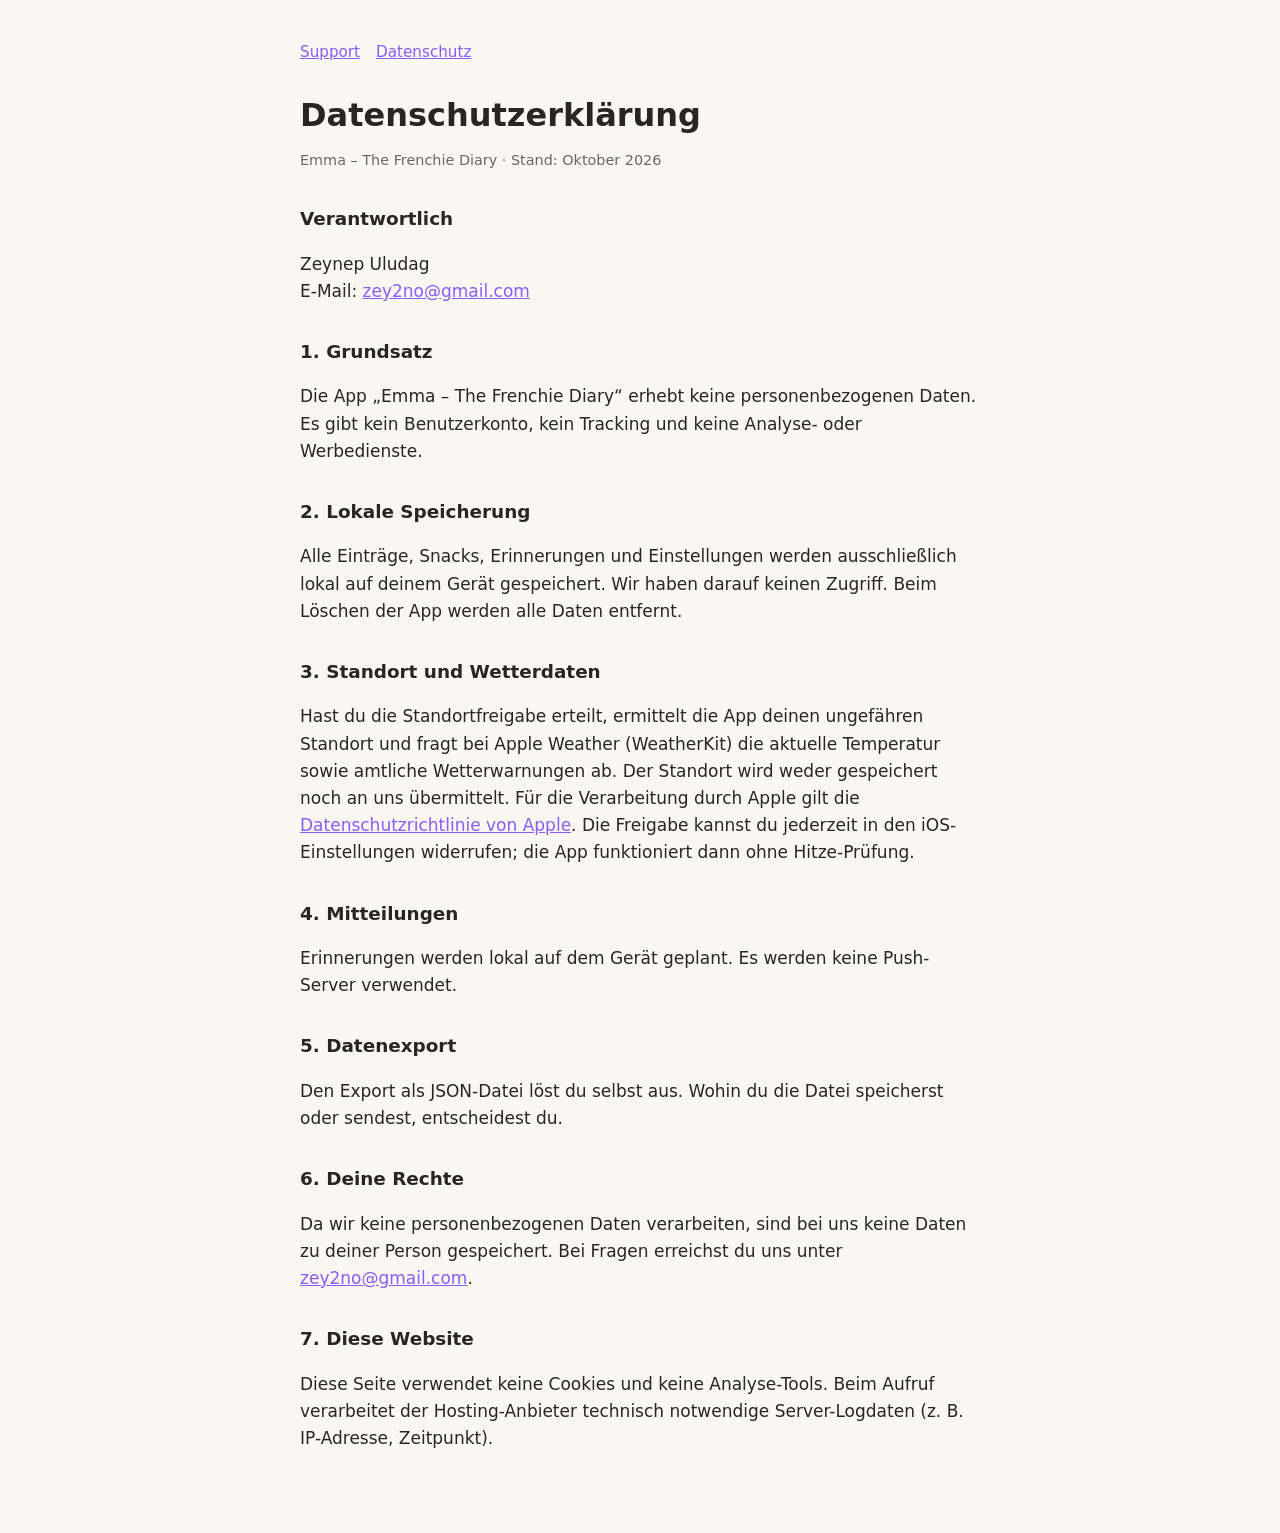
==== datenschutz.html @ 8176e102 "Support- und Datenschutzseiten Co-Authored-By: Claude Opus 5.5 <noreply@anthropic.com>" ====
<!doctype html>
<html lang="de">
<head>
<meta charset="utf-8"><meta name="viewport" content="width=device-width, initial-scale=1">
<title>Emma – The Frenchie Diary – Datenschutz</title>
<link rel="stylesheet" href="style.css">
</head>
<body><main>
<nav><a href="index.html">Support</a><a href="datenschutz.html">Datenschutz</a></nav>
<h1>Datenschutzerklärung</h1>
<p class="muted">Emma – The Frenchie Diary · Stand: Oktober 2026</p>

<h2>Verantwortlich</h2>
<p>Zeynep Uludag<br>E-Mail: <a href="mailto:zey2no@gmail.com">zey2no@gmail.com</a></p>

<h2>1. Grundsatz</h2>
<p>Die App „Emma – The Frenchie Diary“ erhebt keine personenbezogenen Daten. Es gibt kein Benutzerkonto, kein Tracking und keine Analyse- oder Werbedienste.</p>

<h2>2. Lokale Speicherung</h2>
<p>Alle Einträge, Snacks, Erinnerungen und Einstellungen werden ausschließlich lokal auf deinem Gerät gespeichert. Wir haben darauf keinen Zugriff. Beim Löschen der App werden alle Daten entfernt.</p>

<h2>3. Standort und Wetterdaten</h2>
<p>Hast du die Standortfreigabe erteilt, ermittelt die App deinen ungefähren Standort und fragt bei Apple Weather (WeatherKit) die aktuelle Temperatur sowie amtliche Wetterwarnungen ab. Der Standort wird weder gespeichert noch an uns übermittelt. Für die Verarbeitung durch Apple gilt die <a href="https://www.apple.com/de/legal/privacy/">Datenschutzrichtlinie von Apple</a>. Die Freigabe kannst du jederzeit in den iOS-Einstellungen widerrufen; die App funktioniert dann ohne Hitze-Prüfung.</p>

<h2>4. Mitteilungen</h2>
<p>Erinnerungen werden lokal auf dem Gerät geplant. Es werden keine Push-Server verwendet.</p>

<h2>5. Datenexport</h2>
<p>Den Export als JSON-Datei löst du selbst aus. Wohin du die Datei speicherst oder sendest, entscheidest du.</p>

<h2>6. Deine Rechte</h2>
<p>Da wir keine personenbezogenen Daten verarbeiten, sind bei uns keine Daten zu deiner Person gespeichert. Bei Fragen erreichst du uns unter <a href="mailto:zey2no@gmail.com">zey2no@gmail.com</a>.</p>

<h2>7. Diese Website</h2>
<p>Diese Seite verwendet keine Cookies und keine Analyse-Tools. Beim Aufruf verarbeitet der Hosting-Anbieter technisch notwendige Server-Logdaten (z. B. IP-Adresse, Zeitpunkt).</p>
</main></body>
</html>
---- style.css ----
:root { --bg:#faf7f2; --text:#2b2522; --muted:#6f6560; --accent:#8a5cf6; }
@media (prefers-color-scheme: dark) { :root { --bg:#1f1b1a; --text:#f3eee9; --muted:#b0a7a1; --accent:#b49bff; } }
body { margin:0; background:var(--bg); color:var(--text); font:17px/1.6 -apple-system, system-ui, sans-serif; }
main { max-width:680px; margin:0 auto; padding:40px 16px 64px; }
h1 { font-size:2rem; line-height:1.2; margin:0 0 8px; }
h2 { font-size:1.15rem; margin:32px 0 6px; }
p, li { color:var(--text); } .muted { color:var(--muted); font-size:.9rem; }
a { color:var(--accent); }
nav { margin-bottom:32px; font-size:.95rem; } nav a { margin-right:16px; }
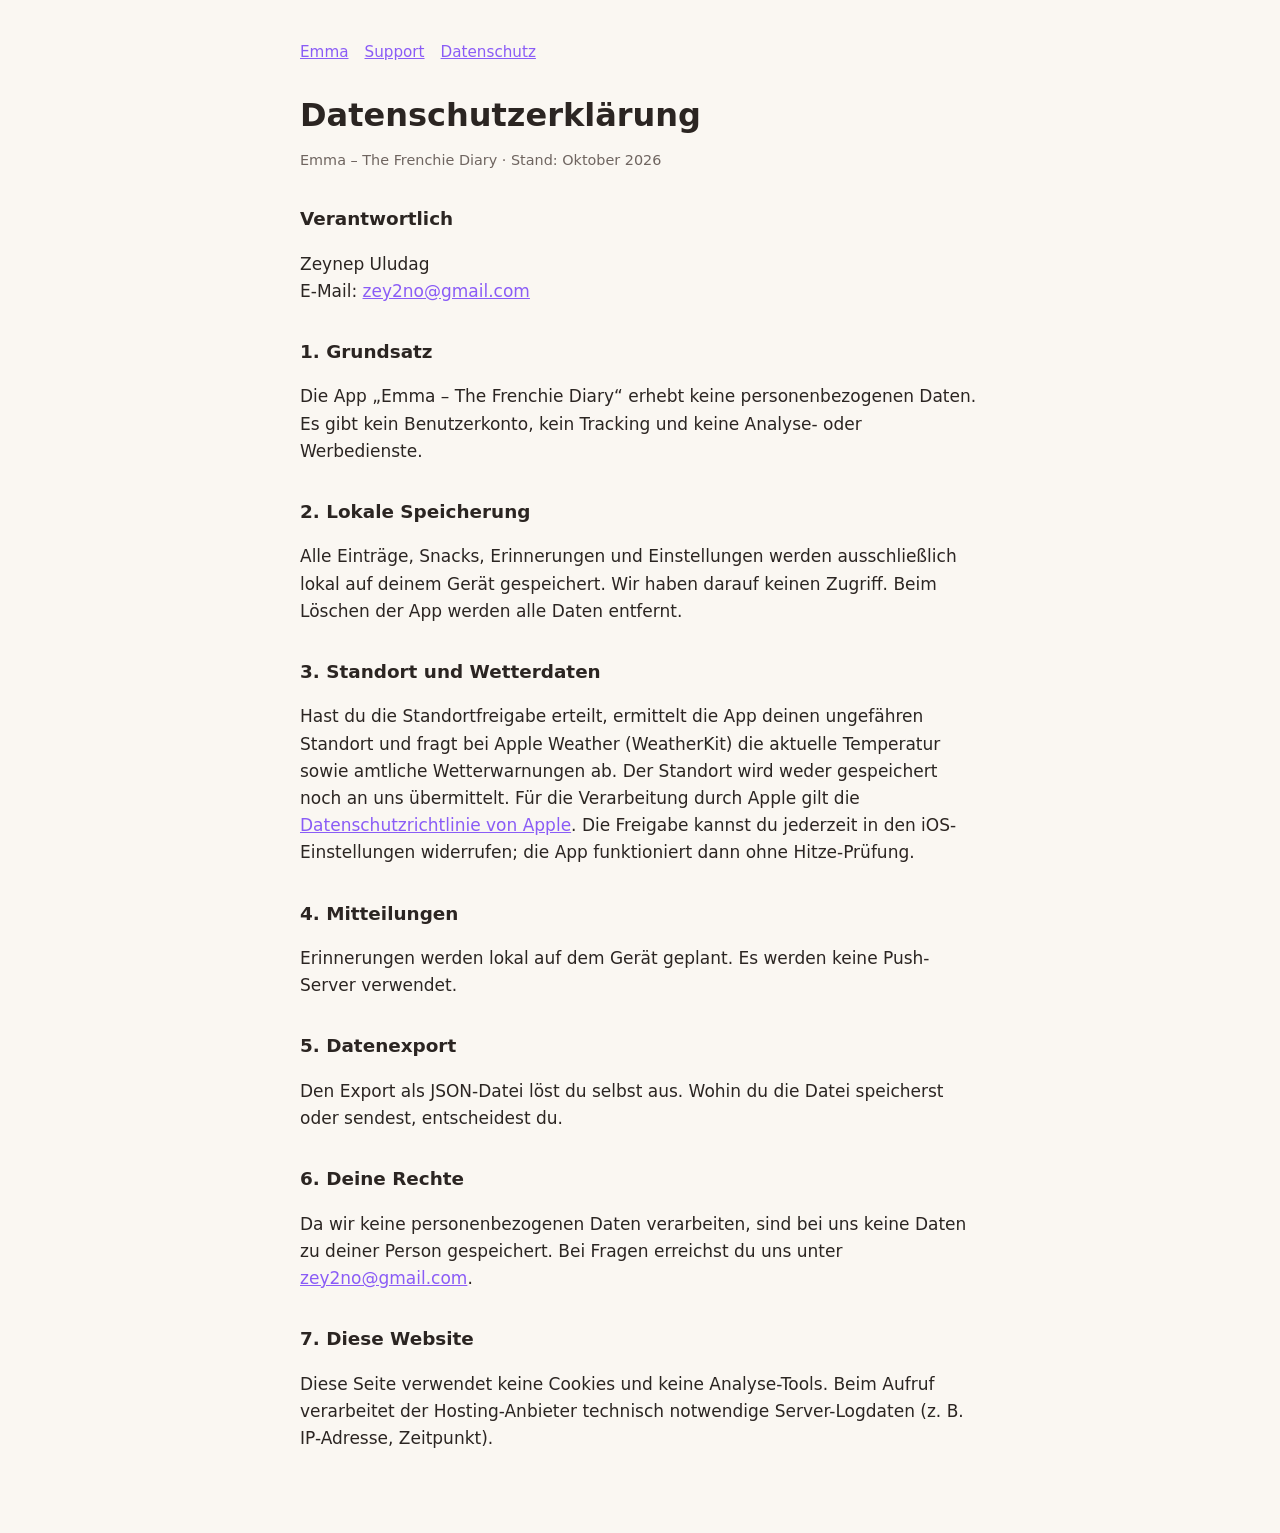
==== commit fb6b6b75: "Landingpage für Emma; Support-Seite nach support.html Co-Authored-By: Claude Opus 5.5 <noreply@anthr" ====
--- a/datenschutz.html
+++ b/datenschutz.html
@@ -6,7 +6,7 @@
 <link rel="stylesheet" href="style.css">
 </head>
 <body><main>
-<nav><a href="index.html">Support</a><a href="datenschutz.html">Datenschutz</a></nav>
+<nav><a href="./">Emma</a><a href="support.html">Support</a><a href="datenschutz.html">Datenschutz</a></nav>
 <h1>Datenschutzerklärung</h1>
 <p class="muted">Emma – The Frenchie Diary · Stand: Oktober 2026</p>
 
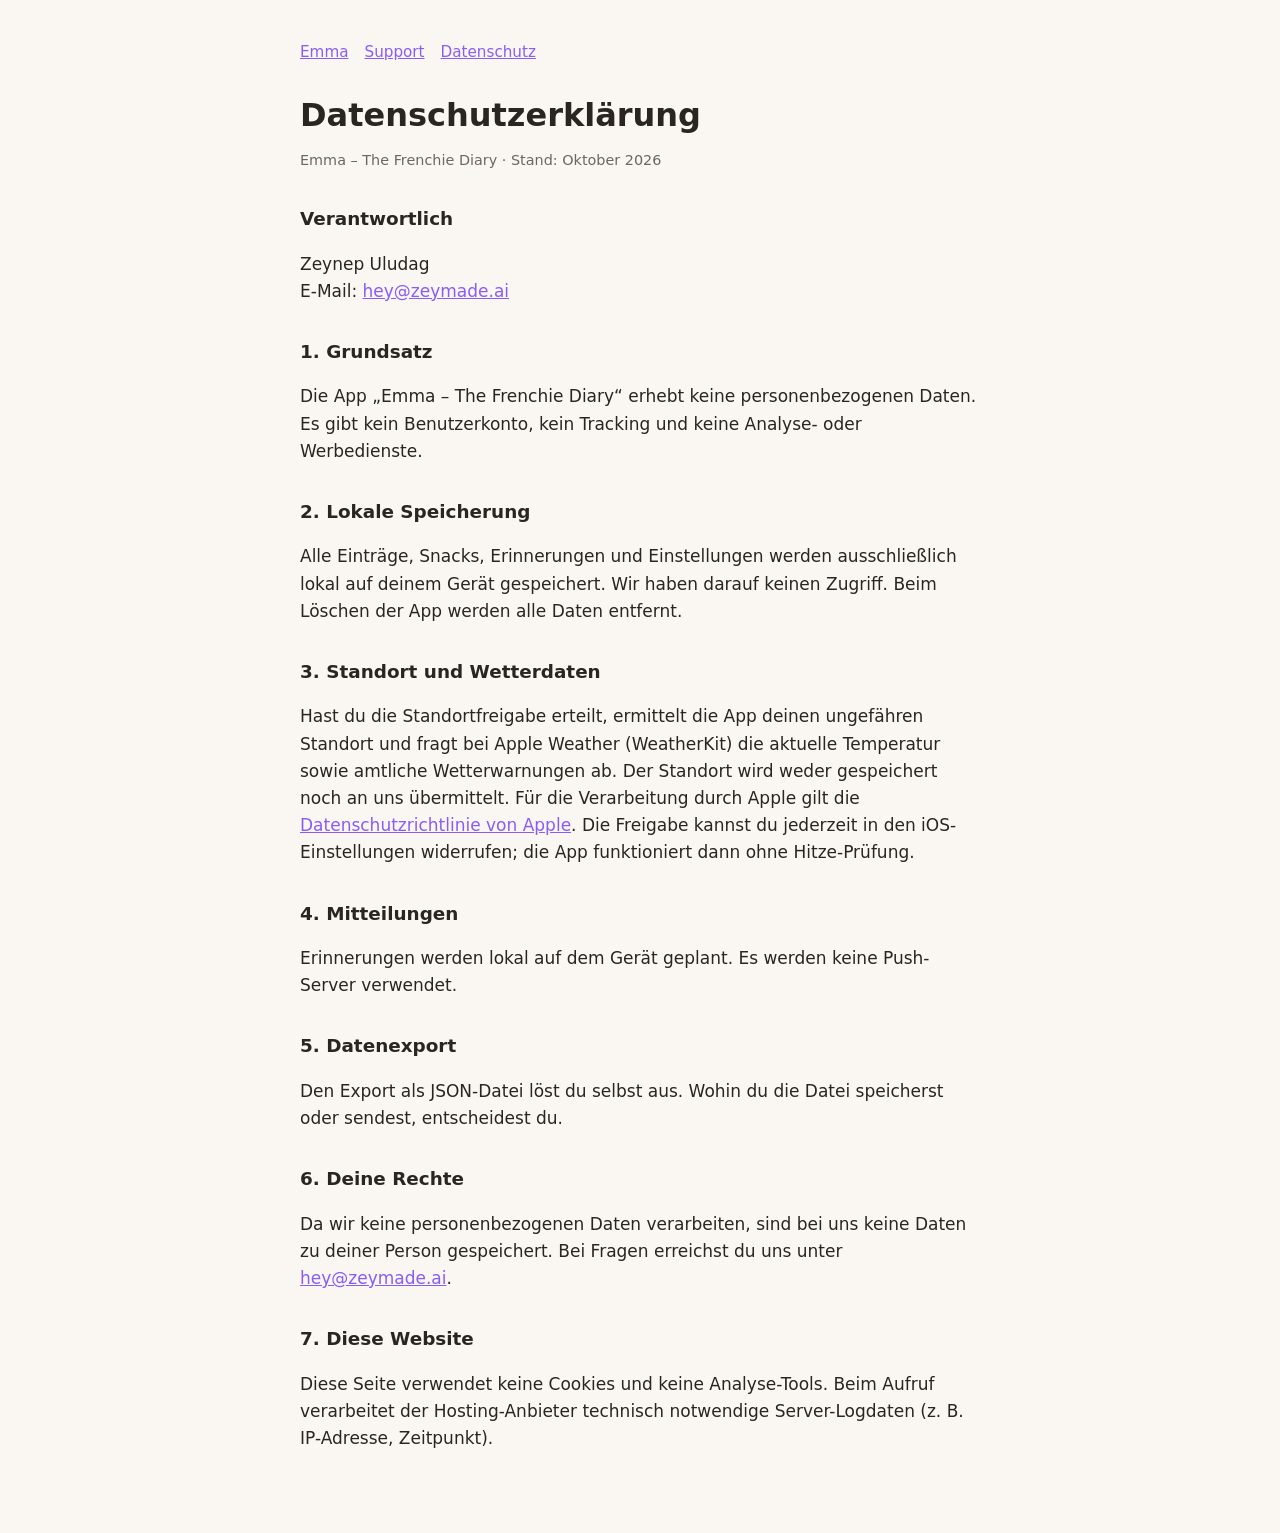
==== commit ab6a71af: "Kontaktadresse auf hey@zeymade.ai umgestellt Co-Authored-By: Claude Opus 5.5 <noreply@anthropic.com>" ====
--- a/datenschutz.html
+++ b/datenschutz.html
@@ -11,7 +11,7 @@
 <p class="muted">Emma – The Frenchie Diary · Stand: Oktober 2026</p>
 
 <h2>Verantwortlich</h2>
-<p>Zeynep Uludag<br>E-Mail: <a href="mailto:zey2no@gmail.com">zey2no@gmail.com</a></p>
+<p>Zeynep Uludag<br>E-Mail: <a href="mailto:hey@zeymade.ai">hey@zeymade.ai</a></p>
 
 <h2>1. Grundsatz</h2>
 <p>Die App „Emma – The Frenchie Diary“ erhebt keine personenbezogenen Daten. Es gibt kein Benutzerkonto, kein Tracking und keine Analyse- oder Werbedienste.</p>
@@ -29,7 +29,7 @@
 <p>Den Export als JSON-Datei löst du selbst aus. Wohin du die Datei speicherst oder sendest, entscheidest du.</p>
 
 <h2>6. Deine Rechte</h2>
-<p>Da wir keine personenbezogenen Daten verarbeiten, sind bei uns keine Daten zu deiner Person gespeichert. Bei Fragen erreichst du uns unter <a href="mailto:zey2no@gmail.com">zey2no@gmail.com</a>.</p>
+<p>Da wir keine personenbezogenen Daten verarbeiten, sind bei uns keine Daten zu deiner Person gespeichert. Bei Fragen erreichst du uns unter <a href="mailto:hey@zeymade.ai">hey@zeymade.ai</a>.</p>
 
 <h2>7. Diese Website</h2>
 <p>Diese Seite verwendet keine Cookies und keine Analyse-Tools. Beim Aufruf verarbeitet der Hosting-Anbieter technisch notwendige Server-Logdaten (z. B. IP-Adresse, Zeitpunkt).</p>
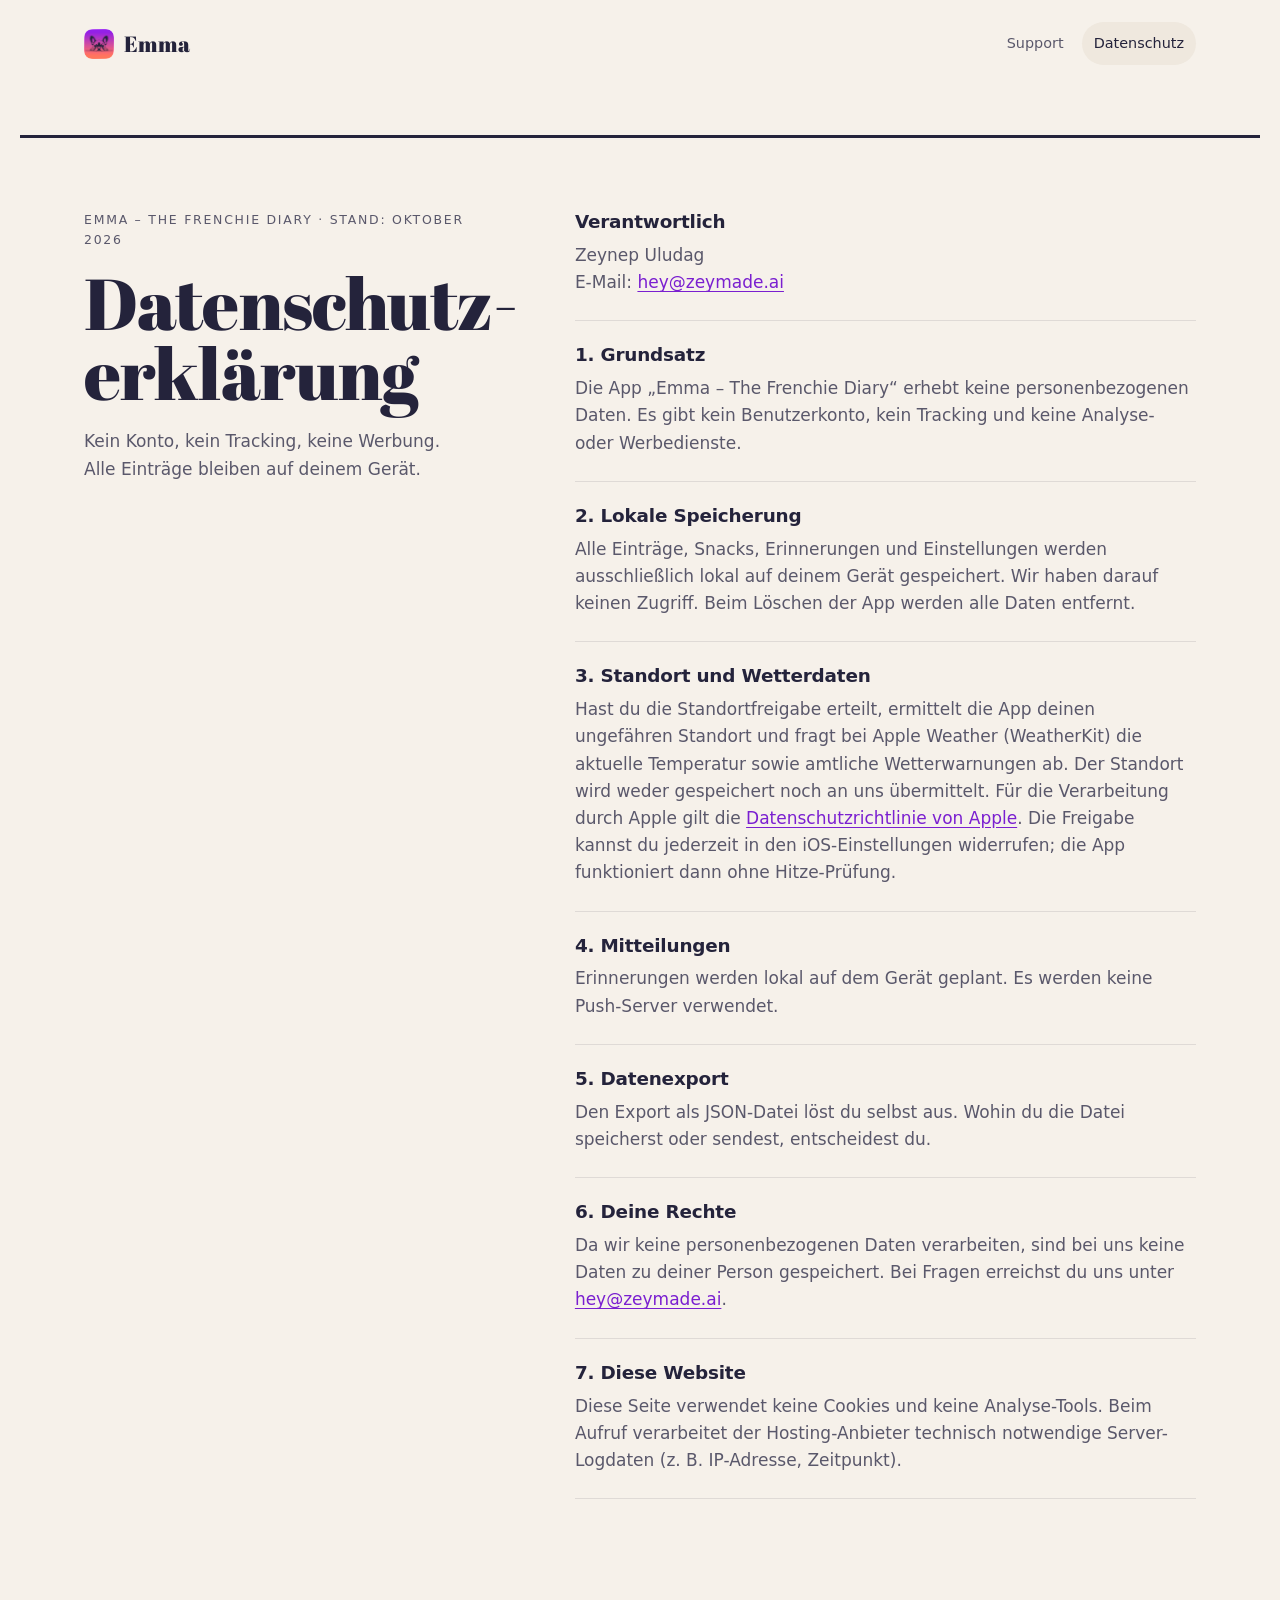
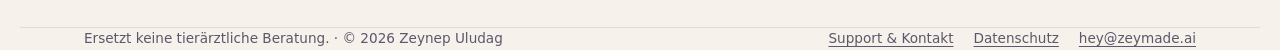
==== commit ddb1107f: "Überarbeitung: Illustration nicht invertiert, neue Headline, Unterseiten im Landingpage-Layout Co-Au" ====
--- a/datenschutz.html
+++ b/datenschutz.html
@@ -1,37 +1,75 @@
 <!doctype html>
 <html lang="de">
 <head>
-<meta charset="utf-8"><meta name="viewport" content="width=device-width, initial-scale=1">
-<title>Emma – The Frenchie Diary – Datenschutz</title>
-<link rel="stylesheet" href="style.css">
+<meta charset="utf-8">
+<meta name="viewport" content="width=device-width, initial-scale=1">
+<title>Datenschutz – Emma – The Frenchie Diary</title>
+<meta name="theme-color" content="#f6f1ea" media="(prefers-color-scheme: light)">
+<meta name="theme-color" content="#15141f" media="(prefers-color-scheme: dark)">
+<link rel="icon" href="assets/icon.png">
+<link rel="apple-touch-icon" href="assets/icon.png">
+<link rel="stylesheet" href="style.css?v=3">
 </head>
-<body><main>
-<nav><a href="./">Emma</a><a href="support.html">Support</a><a href="datenschutz.html">Datenschutz</a></nav>
-<h1>Datenschutzerklärung</h1>
-<p class="muted">Emma – The Frenchie Diary · Stand: Oktober 2026</p>
+<body>
+<a class="skip" href="#inhalt">Zum Inhalt</a>
 
-<h2>Verantwortlich</h2>
-<p>Zeynep Uludag<br>E-Mail: <a href="mailto:hey@zeymade.ai">hey@zeymade.ai</a></p>
+<header class="wrap top">
+  <a class="brand" href="./" aria-label="Emma – Startseite"><img src="assets/icon.png" alt="" width="30" height="30">Emma</a>
+  <nav aria-label="Hauptnavigation">
+    <a href="support.html">Support</a>
+    <a href="datenschutz.html" aria-current="page">Datenschutz</a>
+  </nav>
+</header>
 
-<h2>1. Grundsatz</h2>
-<p>Die App „Emma – The Frenchie Diary“ erhebt keine personenbezogenen Daten. Es gibt kein Benutzerkonto, kein Tracking und keine Analyse- oder Werbedienste.</p>
+<main id="inhalt" class="wrap doc">
+  <div class="doc-intro">
+    <p class="label">Emma – The Frenchie Diary · Stand: Oktober 2026</p>
+    <h1>Datenschutz&shy;erklärung</h1>
+    <p>Kein Konto, kein Tracking, keine Werbung. Alle Einträge bleiben auf deinem Gerät.</p>
+  </div>
+  <div class="doc-body">
+    <section>
+      <h3>Verantwortlich</h3>
+      <p>Zeynep Uludag<br>E-Mail: <a href="mailto:hey@zeymade.ai">hey@zeymade.ai</a></p>
+    </section>
+    <section>
+      <h3>1. Grundsatz</h3>
+      <p>Die App „Emma – The Frenchie Diary“ erhebt keine personenbezogenen Daten. Es gibt kein Benutzerkonto, kein Tracking und keine Analyse- oder Werbedienste.</p>
+    </section>
+    <section>
+      <h3>2. Lokale Speicherung</h3>
+      <p>Alle Einträge, Snacks, Erinnerungen und Einstellungen werden ausschließlich lokal auf deinem Gerät gespeichert. Wir haben darauf keinen Zugriff. Beim Löschen der App werden alle Daten entfernt.</p>
+    </section>
+    <section>
+      <h3>3. Standort und Wetterdaten</h3>
+      <p>Hast du die Standortfreigabe erteilt, ermittelt die App deinen ungefähren Standort und fragt bei Apple Weather (WeatherKit) die aktuelle Temperatur sowie amtliche Wetterwarnungen ab. Der Standort wird weder gespeichert noch an uns übermittelt. Für die Verarbeitung durch Apple gilt die <a href="https://www.apple.com/de/legal/privacy/">Datenschutzrichtlinie von Apple</a>. Die Freigabe kannst du jederzeit in den iOS-Einstellungen widerrufen; die App funktioniert dann ohne Hitze-Prüfung.</p>
+    </section>
+    <section>
+      <h3>4. Mitteilungen</h3>
+      <p>Erinnerungen werden lokal auf dem Gerät geplant. Es werden keine Push-Server verwendet.</p>
+    </section>
+    <section>
+      <h3>5. Datenexport</h3>
+      <p>Den Export als JSON-Datei löst du selbst aus. Wohin du die Datei speicherst oder sendest, entscheidest du.</p>
+    </section>
+    <section>
+      <h3>6. Deine Rechte</h3>
+      <p>Da wir keine personenbezogenen Daten verarbeiten, sind bei uns keine Daten zu deiner Person gespeichert. Bei Fragen erreichst du uns unter <a href="mailto:hey@zeymade.ai">hey@zeymade.ai</a>.</p>
+    </section>
+    <section>
+      <h3>7. Diese Website</h3>
+      <p>Diese Seite verwendet keine Cookies und keine Analyse-Tools. Beim Aufruf verarbeitet der Hosting-Anbieter technisch notwendige Server-Logdaten (z. B. IP-Adresse, Zeitpunkt).</p>
+    </section>
+  </div>
+</main>
 
-<h2>2. Lokale Speicherung</h2>
-<p>Alle Einträge, Snacks, Erinnerungen und Einstellungen werden ausschließlich lokal auf deinem Gerät gespeichert. Wir haben darauf keinen Zugriff. Beim Löschen der App werden alle Daten entfernt.</p>
-
-<h2>3. Standort und Wetterdaten</h2>
-<p>Hast du die Standortfreigabe erteilt, ermittelt die App deinen ungefähren Standort und fragt bei Apple Weather (WeatherKit) die aktuelle Temperatur sowie amtliche Wetterwarnungen ab. Der Standort wird weder gespeichert noch an uns übermittelt. Für die Verarbeitung durch Apple gilt die <a href="https://www.apple.com/de/legal/privacy/">Datenschutzrichtlinie von Apple</a>. Die Freigabe kannst du jederzeit in den iOS-Einstellungen widerrufen; die App funktioniert dann ohne Hitze-Prüfung.</p>
-
-<h2>4. Mitteilungen</h2>
-<p>Erinnerungen werden lokal auf dem Gerät geplant. Es werden keine Push-Server verwendet.</p>
-
-<h2>5. Datenexport</h2>
-<p>Den Export als JSON-Datei löst du selbst aus. Wohin du die Datei speicherst oder sendest, entscheidest du.</p>
-
-<h2>6. Deine Rechte</h2>
-<p>Da wir keine personenbezogenen Daten verarbeiten, sind bei uns keine Daten zu deiner Person gespeichert. Bei Fragen erreichst du uns unter <a href="mailto:hey@zeymade.ai">hey@zeymade.ai</a>.</p>
-
-<h2>7. Diese Website</h2>
-<p>Diese Seite verwendet keine Cookies und keine Analyse-Tools. Beim Aufruf verarbeitet der Hosting-Anbieter technisch notwendige Server-Logdaten (z. B. IP-Adresse, Zeitpunkt).</p>
-</main></body>
+<footer class="wrap">
+  <p>Ersetzt keine tierärztliche Beratung. · © 2026 Zeynep Uludag</p>
+  <nav aria-label="Rechtliches">
+    <a href="support.html">Support &amp; Kontakt</a>
+    <a href="datenschutz.html">Datenschutz</a>
+    <a href="mailto:hey@zeymade.ai">hey@zeymade.ai</a>
+  </nav>
+</footer>
+</body>
 </html>
--- a/style.css
+++ b/style.css
@@ -1,9 +1,133 @@
-:root { --bg:#faf7f2; --text:#2b2522; --muted:#6f6560; --accent:#8a5cf6; }
-@media (prefers-color-scheme: dark) { :root { --bg:#1f1b1a; --text:#f3eee9; --muted:#b0a7a1; --accent:#b49bff; } }
-body { margin:0; background:var(--bg); color:var(--text); font:17px/1.6 -apple-system, system-ui, sans-serif; }
-main { max-width:680px; margin:0 auto; padding:40px 16px 64px; }
-h1 { font-size:2rem; line-height:1.2; margin:0 0 8px; }
-h2 { font-size:1.15rem; margin:32px 0 6px; }
-p, li { color:var(--text); } .muted { color:var(--muted); font-size:.9rem; }
-a { color:var(--accent); }
-nav { margin-bottom:32px; font-size:.95rem; } nav a { margin-right:16px; }
+@font-face { font-family: "Abril Fatface"; src: url(assets/AbrilFatface-Regular.ttf) format("truetype"); font-display: swap; }
+
+:root {
+  --paper: #f6f1ea; --paper-2: #efe8de; --ink: #24233b; --ink-2: #5a586b; --rule: #24233b;
+  --violet: #7a1fd0; --coral: #c8452c; --line: rgba(36,35,59,.11);
+  --pee: #c9a93a; --poop: #ff8170; --water: #3fb8db; --food: #b281ea; --snack: #4fa894; --play: #ff79b2; --med: #e0609a; --breath: #5fb2c9;
+  --display: "Abril Fatface", "Didot", "Bodoni 72", serif;
+  --serif: ui-serif, "New York", "Iowan Old Style", Georgia, serif;
+  --sans: -apple-system, BlinkMacSystemFont, "SF Pro Text", system-ui, "Segoe UI", sans-serif;
+  --gutter: clamp(20px, 5vw, 64px);
+}
+@media (prefers-color-scheme: dark) {
+  :root {
+    --paper: #15141f; --paper-2: #1c1b28; --ink: #f3eee6; --ink-2: #a9a5b4; --rule: #f3eee6;
+    --violet: #c9a2ff; --coral: #ff9a85; --line: rgba(243,238,230,.09); --pee: #e3cd78;
+  }
+}
+
+*, *::before, *::after { box-sizing: border-box; }
+html { -webkit-text-size-adjust: 100%; }
+body { margin: 0; background: var(--paper); color: var(--ink); font: 17px/1.6 var(--sans); -webkit-font-smoothing: antialiased; }
+a { color: inherit; }
+:focus-visible { outline: 2px solid var(--violet); outline-offset: 3px; border-radius: 4px; }
+.wrap { max-width: 1240px; margin: 0 auto; padding: 0 var(--gutter); }
+.skip { position: absolute; left: -999px; } .skip:focus { left: 16px; top: 16px; background: var(--ink); color: var(--paper); padding: 8px 12px; z-index: 10; }
+.label, .kicker { font-size: .78rem; letter-spacing: .14em; text-transform: uppercase; color: var(--ink-2); margin: 0 0 18px; }
+h2 { margin: 0; font: 400 clamp(2.2rem, 4.6vw, 3.8rem)/1 var(--display); letter-spacing: -.01em; }
+
+/* ── Kopf ─────────────────────────────── */
+.top { display: flex; align-items: center; justify-content: space-between; padding-block: 22px; }
+.brand { display: flex; align-items: center; gap: 10px; text-decoration: none; font: 1.35rem/1 var(--display); }
+.brand img { width: 30px; height: 30px; border-radius: 8px; }
+.top nav { display: flex; gap: 6px; font-size: .9rem; }
+.top nav a { text-decoration: none; padding: 10px 12px; border-radius: 999px; color: var(--ink-2); transition: color .2s, background-color .2s; }
+.top nav a:hover, .top nav a[aria-current] { color: var(--ink); background: var(--paper-2); }
+
+/* ── Hero ─────────────────────────────── */
+.hero { padding-top: clamp(40px, 9vh, 120px); }
+.kicker { display: flex; gap: 14px; align-items: center; margin-bottom: 28px; }
+.kicker::before { content: ""; width: 36px; height: 1px; background: currentColor; }
+h1 { margin: 0; font: 400 clamp(3.3rem, 10.5vw, 9.6rem)/.92 var(--display); letter-spacing: -.012em; }
+h1 em { display: block; font: italic 400 .62em/1.05 var(--serif); letter-spacing: -.02em; color: var(--violet); margin-top: .18em; }
+.hero-foot { display: grid; grid-template-columns: minmax(0, 30rem) auto; justify-content: space-between; align-items: end; gap: 32px; margin-top: clamp(32px, 5vw, 56px); }
+.lede { margin: 0; font-size: clamp(1.05rem, 1.6vw, 1.2rem); color: var(--ink-2); }
+.lede strong { color: var(--ink); font-weight: 600; }
+.cta { display: flex; flex-direction: column; align-items: flex-start; gap: 10px; }
+.btn { display: inline-flex; align-items: center; gap: 10px; min-height: 52px; padding: 0 24px 0 20px; border-radius: 999px; background: var(--ink); color: var(--paper); text-decoration: none; font-weight: 600; font-size: .98rem; transition: transform .2s cubic-bezier(.2,.8,.2,1), background-color .2s, opacity .2s; touch-action: manipulation; }
+.btn:hover { background: var(--violet); }
+.btn:active { transform: scale(.97); }
+.btn svg { width: 20px; height: 20px; flex: none; }
+.meta { font-size: .82rem; color: var(--ink-2); }
+
+/* Emma schaut über die Linie – nur unten beschnitten, damit die Ohren beim Überschwingen frei bleiben */
+.peek { position: relative; margin-top: clamp(24px, 4vw, 48px); }
+.peek .clip { width: min(560px, 82vw); margin-left: auto; margin-right: clamp(0px, 8vw, 120px); clip-path: inset(-50% -10% 0 -10%); }
+.peek img { display: block; width: 100%; height: auto; }
+@media (prefers-color-scheme: dark) { .peek img { filter: drop-shadow(0 0 1.5px #f3eee6) drop-shadow(0 0 .5px #f3eee6); } }
+.peek::after { content: ""; position: absolute; left: 0; right: 0; bottom: 0; height: 3px; background: var(--rule); }
+@media (prefers-reduced-motion: no-preference) {
+  .peek img { animation: peek 1.1s cubic-bezier(.22,1.2,.36,1) .35s both; }
+  @keyframes peek { from { transform: translateY(101%); } }
+}
+
+/* ── Tagebuch ─────────────────────────── */
+.diary, .doc { padding-block: clamp(64px, 10vw, 128px); display: grid; grid-template-columns: minmax(0, 1fr) minmax(0, 1.5fr); gap: clamp(32px, 6vw, 96px); }
+.diary-intro p:not(.label) { color: var(--ink-2); max-width: 26rem; margin: 20px 0 0; }
+.diary-intro { position: sticky; top: 32px; align-self: start; }
+
+.log { list-style: none; margin: 0; padding: 0; border-top: 1px solid var(--rule); }
+.log li { display: grid; grid-template-columns: 4.2rem 1fr; gap: 4px 20px; padding: 18px 0 17px; border-bottom: 1px solid var(--line); }
+.log time { font-variant-numeric: tabular-nums; font-size: .92rem; color: var(--ink-2); padding-top: 2px; }
+.what { display: flex; align-items: baseline; gap: 10px; flex-wrap: wrap; font-weight: 600; }
+.what::before { content: ""; width: 9px; height: 9px; border-radius: 50%; background: var(--c); flex: none; transform: translateY(-1px); }
+.what span { font-weight: 400; color: var(--ink-2); }
+.note { grid-column: 2; margin: 0; font: italic 1.08rem/1.45 var(--serif); color: var(--ink); }
+.log .alert { background: var(--paper-2); margin-inline: -16px; padding-inline: 16px; border-radius: 10px; border-bottom-color: transparent; }
+.flag { display: inline-flex; align-items: center; gap: 6px; font: 600 .74rem/1 var(--sans); letter-spacing: .04em; text-transform: uppercase; color: var(--coral); border: 1px solid currentColor; border-radius: 999px; padding: 5px 9px; }
+.flag svg { width: 12px; height: 12px; }
+
+/* ── Grundsätze ───────────────────────── */
+.points { border-top: 3px solid var(--rule); padding-block: clamp(56px, 8vw, 104px); display: grid; grid-template-columns: repeat(3, minmax(0, 1fr)); gap: clamp(32px, 4vw, 56px); }
+.points article { display: grid; grid-template-rows: auto auto 1fr; gap: 14px; }
+.num { font: 400 clamp(3.4rem, 6vw, 5rem)/.8 var(--display); color: transparent; -webkit-text-stroke: 1.2px var(--ink); }
+h3 { margin: 10px 0 0; font: 600 1.25rem/1.25 var(--sans); letter-spacing: -.01em; }
+.points p { margin: 0; color: var(--ink-2); }
+
+/* ── Schluss ──────────────────────────── */
+.close { background: var(--ink); color: var(--paper); }
+.close .wrap { padding-block: clamp(72px, 11vw, 140px); display: grid; grid-template-columns: auto minmax(0, 1fr); gap: clamp(28px, 5vw, 64px); align-items: center; }
+.close img { width: clamp(96px, 13vw, 156px); height: auto; border-radius: 24%; box-shadow: 0 24px 60px -24px rgba(122,31,208,.7); }
+.close h2 { font-size: clamp(2.4rem, 6vw, 5.2rem); }
+.close h2 em { display: block; font: italic 400 .62em/1.15 var(--serif); }
+.close .btn { background: var(--paper); color: var(--ink); margin-top: 28px; }
+.close .btn:hover { background: var(--paper); opacity: .88; }
+.close .meta { color: color-mix(in srgb, var(--paper) 70%, transparent); margin-top: 12px; }
+
+/* ── Unterseiten ──────────────────────── */
+.doc { border-top: 3px solid var(--rule); margin-top: clamp(24px, 4vw, 48px); padding-top: clamp(40px, 6vw, 72px); }
+.doc h1 { font-size: clamp(2.6rem, 5.6vw, 4.6rem); line-height: .98; }
+.doc-intro { position: sticky; top: 32px; align-self: start; }
+.doc-intro p:not(.label) { color: var(--ink-2); max-width: 24rem; margin: 20px 0 0; }
+.doc-body { max-width: 40rem; }
+.doc-body section { padding: 22px 0 24px; border-bottom: 1px solid var(--line); }
+.doc-body section:first-child { padding-top: 0; }
+.doc-body h2, .doc-body h3 { font: 600 1.15rem/1.3 var(--sans); letter-spacing: -.01em; margin: 0 0 8px; }
+.doc-body h2 { font: 400 1.7rem/1.1 var(--display); margin-bottom: 14px; }
+.doc-body p { margin: 0 0 12px; color: var(--ink-2); }
+.doc-body p:last-child { margin-bottom: 0; }
+.doc-body a { color: var(--violet); text-underline-offset: 3px; }
+.faq dt { font-weight: 600; margin-top: 18px; }
+.faq dt:first-child { margin-top: 0; }
+.faq dd { margin: 4px 0 0; color: var(--ink-2); }
+
+footer { padding-block: 40px 56px; font-size: .85rem; color: var(--ink-2); display: flex; flex-wrap: wrap; gap: 12px 32px; justify-content: space-between; }
+footer nav { display: flex; gap: 20px; flex-wrap: wrap; }
+footer a { text-underline-offset: 3px; }
+footer p { margin: 0; }
+.doc + footer { border-top: 1px solid var(--line); }
+
+/* ── Responsiv ────────────────────────── */
+@media (max-width: 860px) {
+  .hero-foot, .diary, .doc, .points { grid-template-columns: minmax(0, 1fr); }
+  .diary-intro, .doc-intro { position: static; }
+  .points article { grid-template-rows: none; }
+  .peek .clip { margin-right: auto; }
+}
+@media (max-width: 560px) {
+  .top nav a.opt, .kicker .wide { display: none; }
+  .top nav { gap: 0; margin-right: -8px; } .top nav a { padding: 12px 8px; }
+  .close .wrap { grid-template-columns: minmax(0, 1fr); }
+  .log li { grid-template-columns: 3.4rem 1fr; gap: 4px 12px; }
+  .log .alert { margin-inline: -12px; padding-inline: 12px; }
+}
